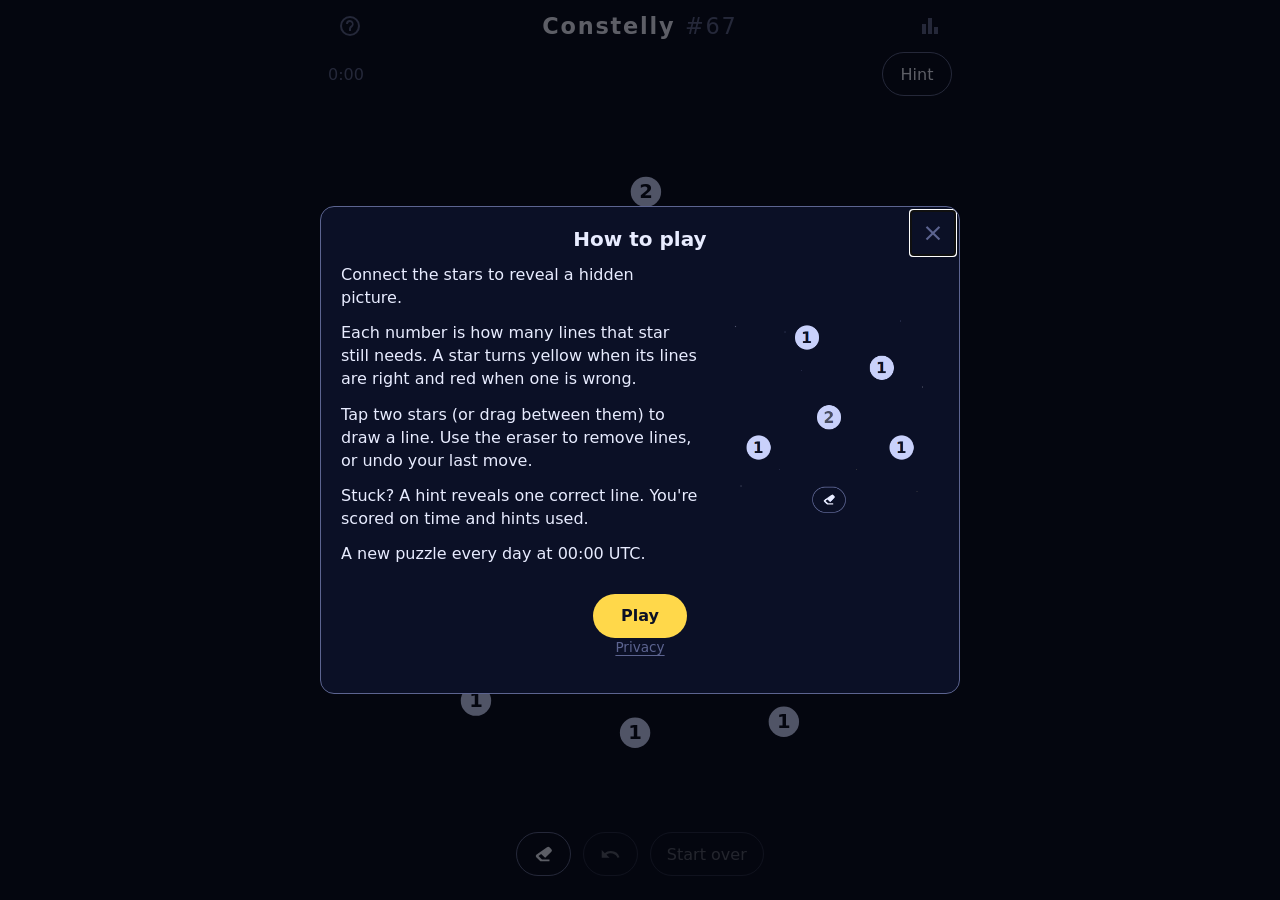
==== index.html @ 56b1bc05 "final fixes, added puzzle creator" ====
<!DOCTYPE html>
<html lang="en">
<head>
  <meta charset="utf-8">
  <meta name="viewport" content="width=device-width, initial-scale=1, viewport-fit=cover">
  <title>Constelly — daily constellation puzzle</title>
  <meta name="description" content="Connect the stars to reveal a hidden picture. A free new constellation puzzle every day — no login, no download.">
  <link rel="canonical" href="https://playconstelly.com/">
  <link rel="icon" href="img/favicon.svg" type="image/svg+xml">
  <link rel="icon" href="img/favicon-32.png" type="image/png" sizes="32x32">
  <link rel="apple-touch-icon" href="img/apple-touch-icon.png">
  <meta name="theme-color" content="#0b1026">
  <link rel="manifest" href="site.webmanifest">

  <!-- Link previews (WhatsApp, iMessage, Slack, X, Facebook…). Image: tools/make_icons.py -->
  <meta property="og:type" content="website">
  <meta property="og:site_name" content="Constelly">
  <meta property="og:url" content="https://playconstelly.com/">
  <meta property="og:title" content="Constelly — daily constellation puzzle">
  <meta property="og:description" content="Connect the stars to reveal a hidden picture. A new puzzle every day.">
  <meta property="og:image" content="https://playconstelly.com/img/og-image.png">
  <meta property="og:image:width" content="1200">
  <meta property="og:image:height" content="630">
  <meta property="og:image:alt" content="Constelly: numbered stars being joined into a paper plane on a night sky.">
  <meta name="twitter:card" content="summary_large_image">

  <link rel="stylesheet" href="css/style.css">
  <!-- TODO (step 7): AdSense script + cookie consent go here, loaded only after consent. -->
</head>
<body>
  <header class="topbar">
    <button id="help-btn" class="icon-btn" type="button" data-label="help.button">
      <svg viewBox="0 0 24 24" aria-hidden="true"><path d="M12 2a10 10 0 1 0 0 20 10 10 0 0 0 0-20zm0 18a8 8 0 1 1 0-16 8 8 0 0 1 0 16zm-1-5h2v2h-2zm1-9a4 4 0 0 0-4 4h2a2 2 0 1 1 3.2 1.6c-1 .8-2.2 1.6-2.2 3.4h2c0-1 .6-1.5 1.4-2.1A4 4 0 0 0 12 6z"/></svg>
    </button>
    <h1 class="logo">Constelly <span id="puzzle-num" class="puzzle-num"></span></h1>
    <button id="stats-btn" class="icon-btn" type="button" data-label="stats.button">
      <svg viewBox="0 0 24 24" aria-hidden="true"><path d="M4 20V10h4v10zm6 0V4h4v16zm6 0v-7h4v7z"/></svg>
    </button>
  </header>

  <noscript><p class="reveal">Constelly needs JavaScript to run — please enable it and reload.</p></noscript>

  <main class="stage">
    <div class="hud">
      <span id="timer">0:00</span>
      <button id="hint-btn" type="button">Hint</button>
    </div>
    <!-- The board: dots + lines are drawn into this SVG by js/render.js.
         Portrait 3:4, viewBox 1000 × 1333: puzzle coords (x 0–1, y 0–4/3) map as coord*1000. -->
    <div class="board-wrap">
      <svg id="board" viewBox="0 0 1000 1333" preserveAspectRatio="xMidYMid meet"
           role="img" aria-label="Puzzle board"></svg>
    </div>
    <div id="controls" class="controls">
      <button id="eraser-btn" type="button" aria-pressed="false" aria-label="Eraser" title="Eraser">
        <svg viewBox="0 0 24 24" aria-hidden="true"><path d="M16.2 3.8a2 2 0 0 1 2.8 0l2.2 2.2a2 2 0 0 1 0 2.8L12 18h7v2H8.5l-4.7-4.7a2 2 0 0 1 0-2.8zM6.3 13.9 10 17.6l.4.4H12l2-2-4.6-4.6z"/></svg>
      </button>
      <button id="undo-btn" type="button" aria-label="Undo" title="Undo" disabled>
        <svg viewBox="0 0 24 24" aria-hidden="true"><path d="M12.5 8c-2.6 0-5 1-6.9 2.6L2 7v9h9l-3.6-3.6A8 8 0 0 1 20.1 16l2.4-.8A10.5 10.5 0 0 0 12.5 8z"/></svg>
      </button>
      <button id="reset-btn" type="button" disabled>Start over</button>
    </div>
    <p id="reveal" class="reveal" hidden></p>
    <button id="results-btn" class="link-btn" type="button" data-text="results.openButton" hidden></button>
  </main>

  <dialog id="confirm-reset" class="confirm">
    <form method="dialog">
      <p>Clear all your lines and start over? The timer keeps running.</p>
      <div class="confirm-actions">
        <button value="cancel">Cancel</button>
        <button value="reset" class="danger">Start over</button>
      </div>
    </form>
  </dialog>

  <!-- Results: filled in by js/main.js (copy in js/strings.js). -->
  <dialog id="results" class="dialog" aria-labelledby="results-heading">
    <form method="dialog" class="dialog-close-form">
      <button class="dialog-close" data-label="close">&times;</button>
    </form>
    <h2 id="results-heading"></h2>
    <p id="results-title" class="results-title"></p>
    <dl class="figures">
      <div><dt data-text="results.time"></dt><dd id="results-time"></dd></div>
      <div><dt data-text="results.hints"></dt><dd id="results-hints"></dd></div>
    </dl>
    <button id="share-btn" class="primary-btn" type="button" data-text="results.share"></button>
    <p id="share-status" class="share-status" role="status" aria-live="polite"></p>
    <p class="results-next" id="results-next"></p>
  </dialog>

  <dialog id="help" class="dialog dialog--text" aria-labelledby="help-heading">
    <form method="dialog" class="dialog-close-form">
      <button class="dialog-close" data-label="close">&times;</button>
    </form>
    <h2 id="help-heading" data-text="help.heading"></h2>
    <div class="help-layout">
      <div id="help-body"></div>
      <!-- Tutorial animation (tools/make_tutorial_gif.py). Beside the text on wide screens, below
           it on phones; a still frame replaces it for prefers-reduced-motion. alt set from strings. -->
      <picture class="help-demo">
        <source srcset="img/tutorial-still.png" media="(prefers-reduced-motion: reduce)">
        <img id="help-demo-img" src="img/tutorial.gif" width="400" height="400" alt="">
      </picture>
    </div>
    <form method="dialog"><button class="primary-btn" data-text="help.close"></button></form>
    <p class="dialog-links"><a href="privacy.html" data-text="help.privacy"></a></p>
  </dialog>

  <dialog id="stats" class="dialog" aria-labelledby="stats-heading">
    <form method="dialog" class="dialog-close-form">
      <button class="dialog-close" data-label="close">&times;</button>
    </form>
    <h2 id="stats-heading" data-text="stats.heading"></h2>
    <dl class="figures figures--stats">
      <div><dt data-text="stats.solved"></dt><dd id="stat-solved"></dd></div>
      <div><dt data-text="stats.streak"></dt><dd id="stat-streak"></dd></div>
      <div><dt data-text="stats.maxStreak"></dt><dd id="stat-max-streak"></dd></div>
      <div><dt data-text="stats.avgTime"></dt><dd id="stat-avg"></dd></div>
      <div><dt data-text="stats.bestTime"></dt><dd id="stat-best"></dd></div>
    </dl>
    <button id="stats-today" class="primary-btn" type="button" data-text="stats.viewToday" hidden></button>
    <!-- History: filled in by js/main.js from storage.historyRows; hidden before launch. -->
    <section id="history" class="history" aria-labelledby="history-heading" hidden>
      <h3 id="history-heading" data-text="stats.history"></h3>
      <ol id="history-list" class="history-list"></ol>
    </section>
  </dialog>

  <footer class="footer">
    <!-- Reserved for step 7 (ads / cookie settings link). -->
  </footer>

  <script type="module" src="js/main.js"></script>
</body>
</html>
---- css/style.css ----
/* Constelly — styles.
   Theme: dots on a dark starfield. Colors are tokens so the feedback states stay consistent. */

:root {
  --bg: #0b1026;          /* night sky */
  --fg: #e8ecff;          /* text */
  --dot: #c9d1ff;         /* neutral dot */
  --line: #7f8bd6;        /* drawn line */
  --ok: #ffd84a;          /* dot evaluated correct / win state (bright yellow) */
  --bad: #ff5a5a;         /* dot evaluated wrong (red) */
  --hint: #e0c97a;        /* hinted line: locked, a paler gold than --ok */
  --muted: #5c6490;
}

* { box-sizing: border-box; }

html, body {
  margin: 0;
  height: 100%;
  background: var(--bg);
  color: var(--fg);
  font-family: system-ui, -apple-system, "Segoe UI", Roboto, sans-serif;
}

/* The page is exactly one screen tall during play: the board takes whatever height is left
   (see .board-wrap). Very short screens (landscape phones) scroll instead of shrinking it away. */
body {
  display: flex;
  flex-direction: column;
  min-height: 100%;
  min-height: 100dvh; /* dvh: excludes mobile browser toolbars */
  padding: env(safe-area-inset-top) env(safe-area-inset-right)
           env(safe-area-inset-bottom) env(safe-area-inset-left);
}

/* ---- layout ---- */
.topbar {
  display: grid;
  grid-template-columns: 44px 1fr 44px;
  align-items: center;
  width: min(100%, 640px);
  margin: 0 auto;
  padding: 0.25rem 0.5rem 0;
  text-align: center;
}
.icon-btn {
  display: grid;
  place-items: center;
  width: 44px;
  height: 44px;
  padding: 0;
  color: var(--muted);
  background: transparent;
  border: 0;
  border-radius: 50%;
  cursor: pointer;
}
.icon-btn:hover { color: var(--fg); }
.icon-btn svg { width: 1.5rem; height: 1.5rem; fill: currentColor; }
.logo {
  margin: 0;
  font-size: 1.4rem;
  font-weight: 600;
  letter-spacing: 0.08em;
}
.puzzle-num {
  font-weight: 400;
  color: var(--muted);
}
.stage {
  flex: 1;
  min-height: 0;
  display: flex;
  flex-direction: column;
  align-items: center;
  padding: 0 0.5rem;
}
.board-wrap {
  flex: 1 1 0;
  min-height: 300px;
  width: 100%;
  display: flex;
  align-items: center;
  justify-content: center;
  container-type: size; /* lets #board size itself from the space left (cqw / cqh) */
}
.hud {
  display: flex;
  gap: 1rem;
  align-items: center;
  justify-content: space-between;
  width: min(100%, 640px);
  padding: 0.25rem 0.5rem;
  color: var(--muted);
}
.hud #timer { font-variant-numeric: tabular-nums; }
.hud button {
  font: inherit;
  color: var(--fg);
  background: transparent;
  border: 1px solid var(--muted);
  border-radius: 999px;
  min-height: 44px;
  padding: 0.3rem 1.1rem;
  cursor: pointer;
}
.hud button:disabled { opacity: 0.35; cursor: default; }
.reveal {
  margin: 0.4rem 0 0;
  font-size: 1.2rem;
  color: var(--ok);
  animation: fade-in 0.8s ease-out;
}
.controls {
  display: flex;
  gap: 0.75rem;
  justify-content: center;
  padding: 0.5rem 0;
}
/* Solved: the (disabled) controls make room for the title + "See results". */
.stage--solved .controls { display: none; }
.controls button,
.confirm button {
  font: inherit;
  color: var(--fg);
  background: transparent;
  border: 1px solid var(--muted);
  border-radius: 999px;
  min-height: 44px;
  min-width: 44px;
  padding: 0.3rem 1rem;
  display: inline-flex;
  align-items: center;
  justify-content: center;
  gap: 0.4rem;
  cursor: pointer;
}
.controls svg { width: 1.3rem; height: 1.3rem; fill: currentColor; }
.controls button[aria-pressed="true"] {
  color: var(--bg);
  background: var(--fg);
  border-color: var(--fg);
}
.controls button:disabled { opacity: 0.35; cursor: default; }

.confirm {
  color: var(--fg);
  background: var(--bg);
  border: 1px solid var(--muted);
  border-radius: 12px;
  max-width: min(90vw, 22rem);
}
.confirm::backdrop { background: rgb(0 0 0 / 0.6); }
.confirm p { margin: 0 0 1rem; }
.confirm-actions { display: flex; gap: 0.75rem; justify-content: flex-end; }
.confirm .danger { border-color: var(--bad); color: var(--bad); }

/* ---- results / help / stats dialogs ---- */
.dialog {
  color: var(--fg);
  background: var(--bg);
  border: 1px solid var(--muted);
  border-radius: 14px;
  width: min(92vw, 24rem);
  max-height: 90vh;
  max-height: 90dvh;
  overflow-y: auto;
  padding: 1.25rem 1.25rem 1.5rem;
  text-align: center;
}
.dialog::backdrop { background: rgb(0 0 0 / 0.6); }
.dialog h2 { margin: 0 2.5rem 0.75rem; font-size: 1.25rem; font-weight: 600; }
.dialog p { margin: 0 0 0.75rem; line-height: 1.45; }
.dialog-close-form { position: absolute; top: 0.25rem; right: 0.25rem; margin: 0; }
.dialog-close {
  font: inherit;
  font-size: 1.6rem;
  line-height: 1;
  color: var(--muted);
  background: transparent;
  border: 0;
  width: 44px;
  height: 44px;
  cursor: pointer;
}
.dialog-close:hover { color: var(--fg); }
.results-title { font-size: 1.15rem; color: var(--ok); }
.figures {
  display: flex;
  justify-content: center;
  flex-wrap: wrap;
  gap: 0.5rem 1.75rem;
  margin: 0.5rem 0 1rem;
}
.figures dt { font-size: 0.8rem; color: var(--muted); text-transform: uppercase; letter-spacing: 0.06em; }
.figures dd { margin: 0.15rem 0 0; font-size: 1.6rem; font-weight: 600; font-variant-numeric: tabular-nums; }
.results-next { color: var(--muted); font-variant-numeric: tabular-nums; }
.primary-btn {
  font: inherit;
  font-weight: 600;
  color: var(--bg);
  background: var(--ok);
  border: 0;
  border-radius: 999px;
  min-height: 44px;
  padding: 0.3rem 1.75rem;
  cursor: pointer;
}
.share-status { min-height: 1.45em; margin: 0.4rem 0 0.25rem; color: var(--ok); font-size: 0.9rem; }
.dialog--text #help-body { text-align: left; margin-bottom: 1rem; }
/* How-to-play: tutorial animation below the text on phones, beside it on wider screens. */
.help-demo { display: block; width: min(100%, 200px); margin: 0 auto 1rem; }
.help-demo img { display: block; width: 100%; height: auto; border-radius: 10px; }
@media (min-width: 640px) {
  .dialog--text { width: min(92vw, 40rem); }
  .help-layout {
    display: grid;
    grid-template-columns: 1fr 220px;
    gap: 1.25rem;
    align-items: center;
    margin-bottom: 1rem;
  }
  .help-layout #help-body,
  .help-layout .help-demo { width: 100%; margin: 0; }
}
.figures--stats {
  display: grid;
  grid-template-columns: repeat(auto-fit, minmax(6rem, 1fr));
  gap: 1rem 0.5rem;
}
.figures--stats dd { font-size: 1.4rem; }
.history { margin-top: 1.25rem; text-align: left; }
.history h3 {
  margin: 0 0 0.5rem;
  font-size: 0.8rem;
  font-weight: 600;
  color: var(--muted);
  text-transform: uppercase;
  letter-spacing: 0.06em;
  text-align: center;
}
.history-list {
  list-style: none;
  margin: 0;
  padding: 0;
  max-height: 14rem;
  overflow-y: auto;
  border-top: 1px solid var(--muted);
}
.history-row {
  display: grid;
  grid-template-columns: 3rem 1fr auto;
  gap: 0.5rem;
  align-items: baseline;
  padding: 0.45rem 0.25rem;
  border-bottom: 1px solid rgb(92 100 144 / 0.35);
  font-variant-numeric: tabular-nums;
}
.history-num { color: var(--muted); }
.history-row--solved .history-title { color: var(--ok); }
.history-row--missed .history-title,
.history-row--today .history-title { color: var(--muted); font-style: italic; }
.history-meta { color: var(--fg); font-size: 0.9rem; white-space: nowrap; }
.link-btn {
  font: inherit;
  color: var(--ok);
  background: transparent;
  border: 0;
  min-height: 44px;
  padding: 0 1rem;
  text-decoration: underline;
  text-underline-offset: 0.2em;
  cursor: pointer;
}
.footer { min-height: 1rem; }
.dialog-links { margin: 1rem 0 0; font-size: 0.85rem; }
.dialog-links a, .page a { color: var(--muted); text-underline-offset: 0.2em; }
.dialog-links a:hover, .page a:hover { color: var(--fg); }

/* ---- plain text pages (privacy.html) ---- */
.page {
  display: block;
  width: min(100%, 40rem);
  margin: 0 auto;
  padding: 1.5rem 1rem 3rem;
  line-height: 1.55;
}
.page h1 { font-size: 1.5rem; margin: 0.5rem 0 0.25rem; }
.page h2 { font-size: 1.1rem; margin: 1.75rem 0 0.5rem; }
.page .updated { color: var(--muted); margin: 0 0 1.5rem; }
.page code { font-size: 0.9em; }

/* Portrait 3:4 board, as large as the space left in .board-wrap allows (capped on desktop).
   The first width is a fallback for browsers without container query units. */
#board {
  display: block;
  width: min(100vw - 1rem, (100vh - 11rem) * 0.75, 600px);
  width: min(100cqw, 75cqh, 600px);
  aspect-ratio: 3 / 4;
  margin: 0 auto;
  touch-action: none;     /* needed so drag-to-connect doesn't scroll the page on mobile */
  user-select: none;
  -webkit-user-select: none;
  -webkit-tap-highlight-color: transparent;
}

/* ---- lines ---- */
.line {
  stroke: var(--line);
  stroke-width: 6;
  stroke-linecap: round;
  pointer-events: none;
  transition: stroke 0.4s;
}
.line--hinted { stroke: var(--hint); }
.line--flash { animation: line-flash 0.9s ease-out; }
@keyframes line-flash {
  0% { stroke-width: 22; opacity: 0.3; }
  100% { stroke-width: 6; opacity: 1; }
}
.line--shake { animation: line-shake 0.35s ease-in-out; }
@keyframes line-shake {
  0%, 100% { opacity: 1; }
  25%, 75% { opacity: 0.2; }
}
.rubber {
  stroke: var(--fg);
  stroke-width: 4;
  stroke-dasharray: 10 10;
  stroke-linecap: round;
  opacity: 0.7;
  pointer-events: none;
}

/* ---- dots ---- */
/* Hit testing is geometric (js/render.js), so the drawing itself never takes pointer events. */
#board { cursor: pointer; }
#board.board--erasing { cursor: crosshair; }
.dot { pointer-events: none; }
.dot-circle {
  fill: var(--dot);
  stroke: transparent;
  stroke-width: 8;
  transition: fill 0.25s, stroke 0.15s;
}
.dot-label {
  fill: var(--bg);
  font-size: 36px;
  font-weight: 700;
  text-anchor: middle;
  dominant-baseline: central;
}
.dot--selected .dot-circle { stroke: var(--fg); }
.dot--ok .dot-circle { fill: var(--ok); }
.dot--bad .dot-circle { fill: var(--bad); }

.dot--shake {
  transform-box: fill-box;
  transform-origin: center;
  animation: shake 0.35s ease-in-out;
}
@keyframes shake {
  0%, 100% { transform: translateX(0); }
  20% { transform: translateX(-10px); }
  40% { transform: translateX(10px); }
  60% { transform: translateX(-6px); }
  80% { transform: translateX(6px); }
}

/* ---- win: the whole constellation lights up ---- */
.board--solved .line { stroke: var(--ok); }
.board--solved .dot-circle { fill: var(--ok); }
.board--solved .lines,
.board--solved .dots {
  filter: drop-shadow(0 0 8px var(--ok));
  animation: fade-in 0.8s ease-out;
}
#board.board--solved { cursor: default; }

@keyframes fade-in {
  from { opacity: 0.4; }
  to { opacity: 1; }
}

/* ---- reduced motion: no shaking, pulsing or fading ----
   A rejected dot gets a brief red ring instead of the shake (its animationend bubbles up to the
   .dot group, which is what render.js listens on). The win glow stays, just without the fade. */
@media (prefers-reduced-motion: reduce) {
  .dot--shake { animation: none; }
  .dot--shake .dot-circle { animation: dot-flag 0.6s steps(1, end); }
  .line--flash { animation: none; } /* .line--shake is an opacity blink, not motion: kept */
  .reveal,
  .board--solved .lines,
  .board--solved .dots { animation: none; }
}
@keyframes dot-flag {
  0% { stroke: var(--bad); }
  100% { stroke: transparent; }
}
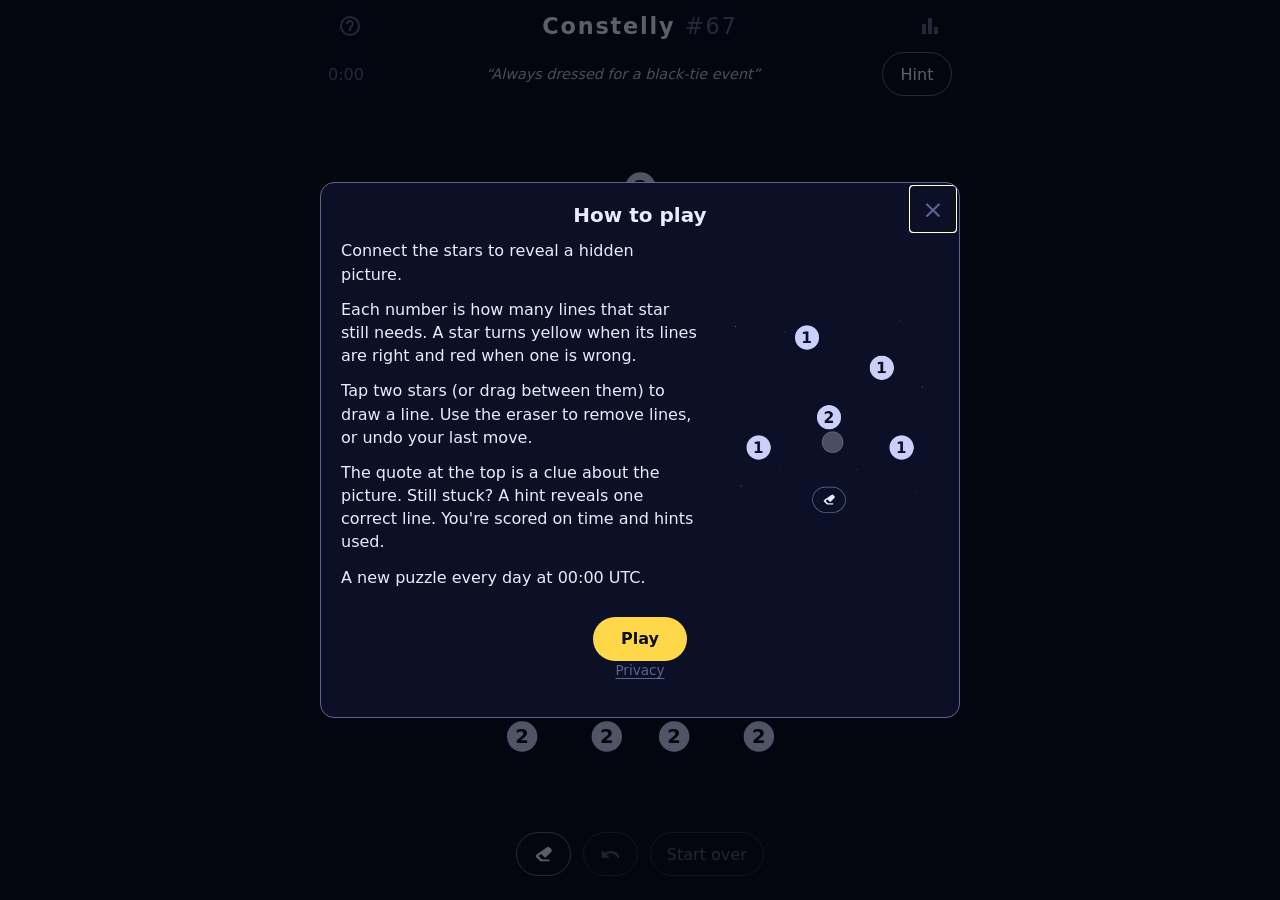
==== commit f2454144: "Redrawn puzzles first, clues, remove constellations" ====
--- a/index.html
+++ b/index.html
@@ -43,6 +43,8 @@
   <main class="stage">
     <div class="hud">
       <span id="timer">0:00</span>
+      <!-- The puzzle's clue: hints at the picture without naming it (puzzle.clue, optional). -->
+      <p id="clue" class="clue" hidden></p>
       <button id="hint-btn" type="button">Hint</button>
     </div>
     <!-- The board: dots + lines are drawn into this SVG by js/render.js.
--- a/css/style.css
+++ b/css/style.css
@@ -94,6 +94,23 @@
   color: var(--muted);
 }
 .hud #timer { font-variant-numeric: tabular-nums; }
+.clue {
+  flex: 1;
+  min-width: 0;
+  margin: 0;
+  font-size: 0.9rem;
+  font-style: italic;
+  line-height: 1.25;
+  text-align: center;
+  color: var(--fg);
+  opacity: 0.8;
+  /* at most two lines, so the board keeps its height on small phones */
+  display: -webkit-box;
+  -webkit-line-clamp: 2;
+  -webkit-box-orient: vertical;
+  overflow: hidden;
+}
+.clue[hidden] { display: none; }
 .hud button {
   font: inherit;
   color: var(--fg);
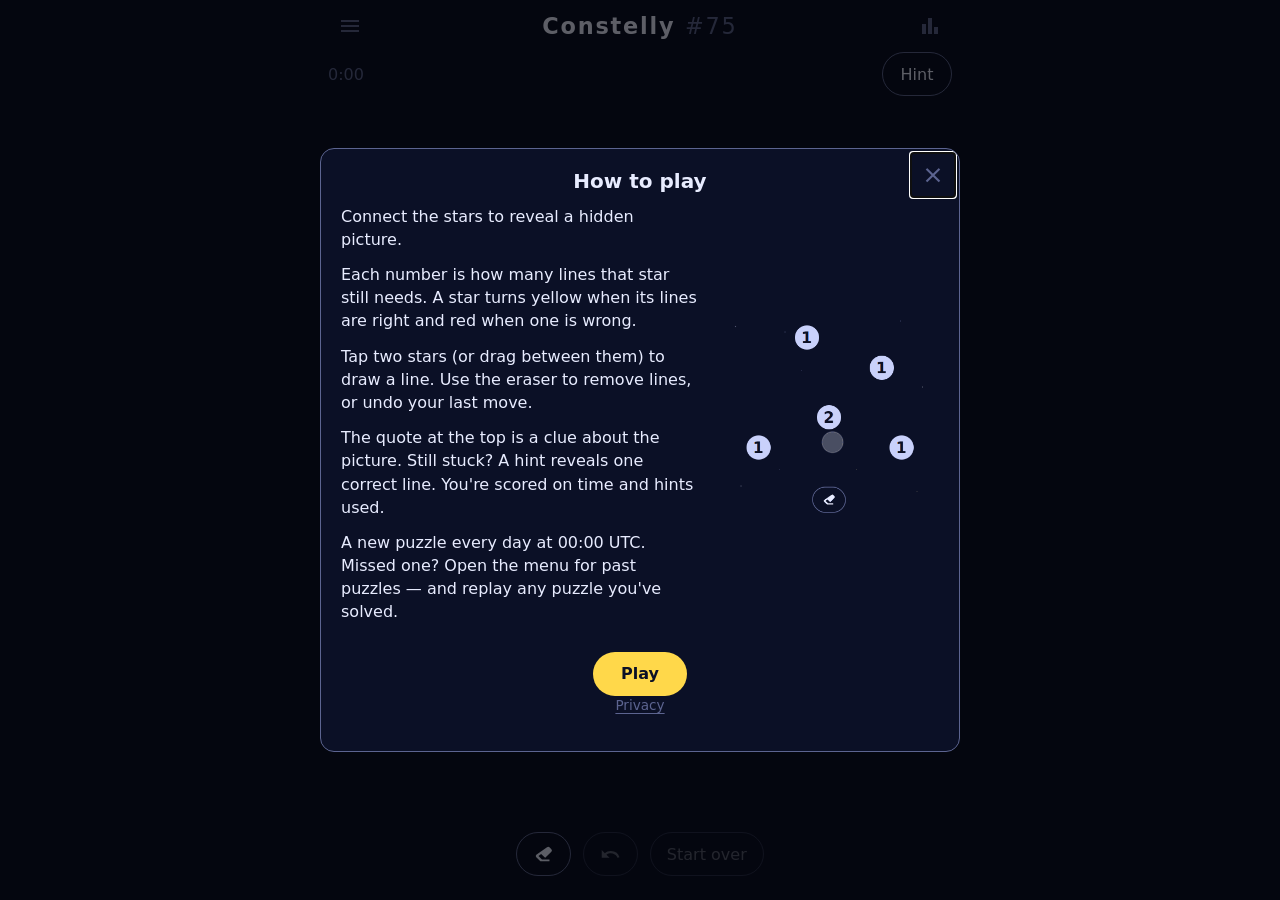
==== commit f126be71: "Past puzzles, play again function" ====
--- a/index.html
+++ b/index.html
@@ -29,8 +29,8 @@
 </head>
 <body>
   <header class="topbar">
-    <button id="help-btn" class="icon-btn" type="button" data-label="help.button">
-      <svg viewBox="0 0 24 24" aria-hidden="true"><path d="M12 2a10 10 0 1 0 0 20 10 10 0 0 0 0-20zm0 18a8 8 0 1 1 0-16 8 8 0 0 1 0 16zm-1-5h2v2h-2zm1-9a4 4 0 0 0-4 4h2a2 2 0 1 1 3.2 1.6c-1 .8-2.2 1.6-2.2 3.4h2c0-1 .6-1.5 1.4-2.1A4 4 0 0 0 12 6z"/></svg>
+    <button id="menu-btn" class="icon-btn" type="button" data-label="menu.button" aria-haspopup="dialog">
+      <svg viewBox="0 0 24 24" aria-hidden="true"><path d="M3 6h18v2H3zm0 5h18v2H3zm0 5h18v2H3z"/></svg>
     </button>
     <h1 class="logo">Constelly <span id="puzzle-num" class="puzzle-num"></span></h1>
     <button id="stats-btn" class="icon-btn" type="button" data-label="stats.button">
@@ -41,6 +41,10 @@
   <noscript><p class="reveal">Constelly needs JavaScript to run — please enable it and reload.</p></noscript>
 
   <main class="stage">
+    <!-- Shown when playing an earlier day from "Past puzzles" (?n=N). -->
+    <p id="archive-bar" class="archive-bar" hidden>
+      <span id="archive-label"></span><span id="archive-today"> · <a href="./" data-text="archive.backToToday"></a></span>
+    </p>
     <div class="hud">
       <span id="timer">0:00</span>
       <!-- The puzzle's clue: hints at the picture without naming it (puzzle.clue, optional). -->
@@ -63,8 +67,36 @@
       <button id="reset-btn" type="button" disabled>Start over</button>
     </div>
     <p id="reveal" class="reveal" hidden></p>
-    <button id="results-btn" class="link-btn" type="button" data-text="results.openButton" hidden></button>
+    <div class="solved-actions">
+      <button id="results-btn" class="link-btn" type="button" data-text="results.openButton" hidden></button>
+      <button id="replay-btn" class="link-btn" type="button" data-text="results.replay" hidden></button>
+    </div>
   </main>
+
+  <!-- Sidebar menu (slides in from the left). -->
+  <dialog id="menu" class="dialog drawer" aria-labelledby="menu-heading">
+    <form method="dialog" class="dialog-close-form">
+      <button class="dialog-close" data-label="close">&times;</button>
+    </form>
+    <h2 id="menu-heading">Constelly</h2>
+    <nav class="menu-list">
+      <a class="menu-item" id="menu-today" href="./" data-text="menu.today"></a>
+      <button class="menu-item" id="menu-past" type="button" data-text="menu.past"></button>
+      <button class="menu-item" id="menu-help" type="button" data-text="menu.help"></button>
+      <button class="menu-item" id="menu-stats" type="button" data-text="menu.stats"></button>
+      <a class="menu-item menu-item--small" href="privacy.html" data-text="menu.privacy"></a>
+    </nav>
+  </dialog>
+
+  <!-- Past puzzles: filled in by js/main.js from storage.archiveRows. -->
+  <dialog id="past" class="dialog" aria-labelledby="past-heading">
+    <form method="dialog" class="dialog-close-form">
+      <button class="dialog-close" data-label="close">&times;</button>
+    </form>
+    <h2 id="past-heading" data-text="past.heading"></h2>
+    <p class="past-note" data-text="past.note"></p>
+    <ol id="past-list" class="past-list"></ol>
+  </dialog>
 
   <dialog id="confirm-reset" class="confirm">
     <form method="dialog">
@@ -87,9 +119,11 @@
       <div><dt data-text="results.time"></dt><dd id="results-time"></dd></div>
       <div><dt data-text="results.hints"></dt><dd id="results-hints"></dd></div>
     </dl>
+    <p id="results-replay" class="results-replay" hidden></p>
     <button id="share-btn" class="primary-btn" type="button" data-text="results.share"></button>
     <p id="share-status" class="share-status" role="status" aria-live="polite"></p>
     <p class="results-next" id="results-next"></p>
+    <button id="results-replay-btn" class="link-btn" type="button" data-text="results.replay"></button>
   </dialog>
 
   <dialog id="help" class="dialog dialog--text" aria-labelledby="help-heading">
@@ -123,11 +157,7 @@
       <div><dt data-text="stats.bestTime"></dt><dd id="stat-best"></dd></div>
     </dl>
     <button id="stats-today" class="primary-btn" type="button" data-text="stats.viewToday" hidden></button>
-    <!-- History: filled in by js/main.js from storage.historyRows; hidden before launch. -->
-    <section id="history" class="history" aria-labelledby="history-heading" hidden>
-      <h3 id="history-heading" data-text="stats.history"></h3>
-      <ol id="history-list" class="history-list"></ol>
-    </section>
+    <p class="dialog-links"><button id="stats-past" class="link-btn" type="button" data-text="menu.past"></button></p>
   </dialog>
 
   <footer class="footer">
--- a/css/style.css
+++ b/css/style.css
@@ -10,6 +10,19 @@
   --bad: #ff5a5a;         /* dot evaluated wrong (red) */
   --hint: #e0c97a;        /* hinted line: locked, a paler gold than --ok */
   --muted: #5c6490;
+
+  /* Line colours for the solved picture (puzzle.colors). Keep the names in sync with
+     puzzles/schema.json and PALETTE in tools/author_puzzles.py. Uncoloured lines use --ok. */
+  --c-yellow: #ffd84a;
+  --c-orange: #ff9a3c;
+  --c-red: #ff4d5e;
+  --c-pink: #ff6ec7;
+  --c-purple: #b78cff;
+  --c-blue: #4aa8ff;
+  --c-cyan: #38e1f0;
+  --c-green: #4be37a;
+  --c-white: #f2f4ff;
+  --c-brown: #c8874f;
 }
 
 * { box-sizing: border-box; }
@@ -246,38 +259,89 @@
   gap: 1rem 0.5rem;
 }
 .figures--stats dd { font-size: 1.4rem; }
-.history { margin-top: 1.25rem; text-align: left; }
-.history h3 {
-  margin: 0 0 0.5rem;
-  font-size: 0.8rem;
-  font-weight: 600;
-  color: var(--muted);
-  text-transform: uppercase;
-  letter-spacing: 0.06em;
-  text-align: center;
-}
-.history-list {
+/* ---- past puzzles ---- */
+.past-note { color: var(--muted); font-size: 0.9rem; }
+.past-list {
   list-style: none;
   margin: 0;
   padding: 0;
-  max-height: 14rem;
-  overflow-y: auto;
+  text-align: left;
   border-top: 1px solid var(--muted);
 }
-.history-row {
+.past-row {
   display: grid;
   grid-template-columns: 3rem 1fr auto;
-  gap: 0.5rem;
+  gap: 0.15rem 0.5rem;
   align-items: baseline;
-  padding: 0.45rem 0.25rem;
+  min-height: 44px;
+  padding: 0.5rem 0.25rem;
   border-bottom: 1px solid rgb(92 100 144 / 0.35);
+  color: var(--fg);
+  text-decoration: none;
   font-variant-numeric: tabular-nums;
 }
-.history-num { color: var(--muted); }
-.history-row--solved .history-title { color: var(--ok); }
-.history-row--missed .history-title,
-.history-row--today .history-title { color: var(--muted); font-style: italic; }
-.history-meta { color: var(--fg); font-size: 0.9rem; white-space: nowrap; }
+a.past-row:hover, a.past-row:focus-visible { background: rgb(92 100 144 / 0.18); }
+.past-row--current { background: rgb(255 216 74 / 0.08); }
+.past-num { color: var(--muted); }
+.past-title { overflow: hidden; text-overflow: ellipsis; white-space: nowrap; }
+.past-row--solved .past-title { color: var(--ok); }
+.past-row--new .past-title,
+.past-row--started .past-title { color: var(--muted); font-style: italic; }
+.past-row--started .past-title { color: var(--fg); }
+.past-date { color: var(--muted); font-size: 0.85rem; white-space: nowrap; }
+.past-meta { grid-column: 2 / 4; color: var(--muted); font-size: 0.85rem; }
+
+/* ---- sidebar menu ---- */
+.drawer {
+  margin: 0;
+  inset: 0 auto 0 0;
+  width: min(82vw, 19rem);
+  height: 100%;
+  height: 100dvh;
+  max-height: none;
+  border-width: 0 1px 0 0;
+  border-radius: 0 14px 14px 0;
+  padding: 1.25rem 0.75rem;
+  text-align: left;
+  animation: drawer-in 0.2s ease-out;
+}
+.drawer h2 { margin: 0.25rem 2.5rem 1rem 0.5rem; letter-spacing: 0.08em; }
+@keyframes drawer-in {
+  from { transform: translateX(-100%); }
+  to { transform: translateX(0); }
+}
+.menu-list { display: flex; flex-direction: column; gap: 0.15rem; }
+.menu-item {
+  display: flex;
+  align-items: center;
+  min-height: 48px;
+  padding: 0 0.75rem;
+  font: inherit;
+  font-size: 1.05rem;
+  color: var(--fg);
+  text-align: left;
+  text-decoration: none;
+  background: transparent;
+  border: 0;
+  border-radius: 10px;
+  cursor: pointer;
+}
+.menu-item:hover, .menu-item:focus-visible { background: rgb(92 100 144 / 0.25); }
+.menu-item--small { margin-top: 1rem; font-size: 0.9rem; color: var(--muted); }
+
+/* ---- playing a past day ---- */
+.archive-bar {
+  margin: 0;
+  padding: 0.15rem 0.5rem 0;
+  font-size: 0.85rem;
+  color: var(--muted);
+  text-align: center;
+}
+.archive-bar a { color: var(--ok); text-underline-offset: 0.2em; }
+.solved-actions { display: flex; justify-content: center; flex-wrap: wrap; }
+.solved-actions [hidden] { display: none; }
+.results-replay { color: var(--muted); font-size: 0.9rem; }
+
 .link-btn {
   font: inherit;
   color: var(--ok);
@@ -385,11 +449,23 @@
 }
 
 /* ---- win: the whole constellation lights up ---- */
+/* Each line lights in its own colour; the SVG blur filter (render.js) makes each one glow in it. */
 .board--solved .line { stroke: var(--ok); }
+.board--solved .line--c-yellow { stroke: var(--c-yellow); }
+.board--solved .line--c-orange { stroke: var(--c-orange); }
+.board--solved .line--c-red { stroke: var(--c-red); }
+.board--solved .line--c-pink { stroke: var(--c-pink); }
+.board--solved .line--c-purple { stroke: var(--c-purple); }
+.board--solved .line--c-blue { stroke: var(--c-blue); }
+.board--solved .line--c-cyan { stroke: var(--c-cyan); }
+.board--solved .line--c-green { stroke: var(--c-green); }
+.board--solved .line--c-white { stroke: var(--c-white); }
+.board--solved .line--c-brown { stroke: var(--c-brown); }
 .board--solved .dot-circle { fill: var(--ok); }
+.board--solved .lines { filter: url(#win-glow); }
+.board--solved .dots { filter: drop-shadow(0 0 8px var(--ok)); }
 .board--solved .lines,
 .board--solved .dots {
-  filter: drop-shadow(0 0 8px var(--ok));
   animation: fade-in 0.8s ease-out;
 }
 #board.board--solved { cursor: default; }
@@ -407,6 +483,7 @@
   .dot--shake .dot-circle { animation: dot-flag 0.6s steps(1, end); }
   .line--flash { animation: none; } /* .line--shake is an opacity blink, not motion: kept */
   .reveal,
+  .drawer,
   .board--solved .lines,
   .board--solved .dots { animation: none; }
 }
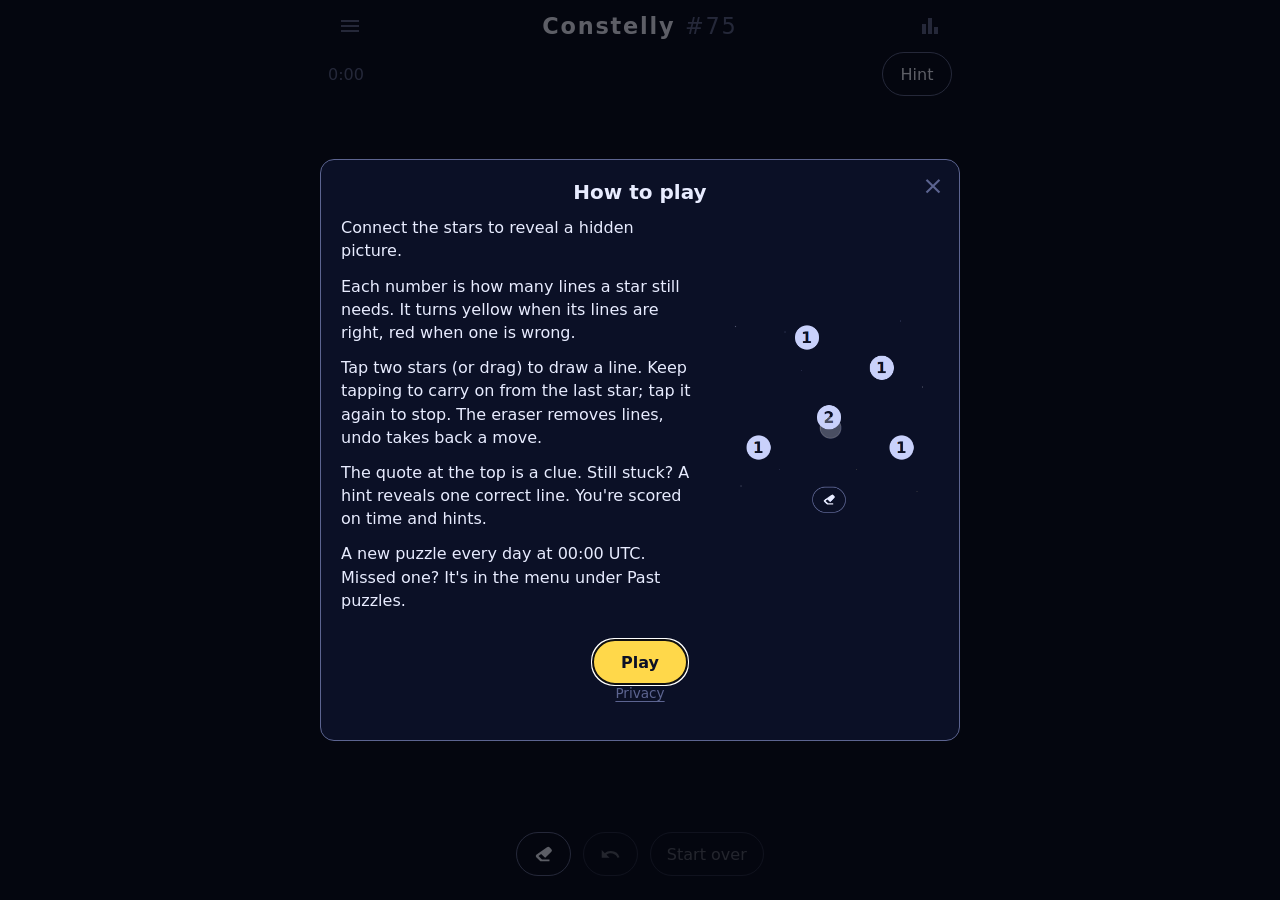
==== commit ce0ec517: "small fixes" ====
--- a/index.html
+++ b/index.html
@@ -120,7 +120,7 @@
       <div><dt data-text="results.hints"></dt><dd id="results-hints"></dd></div>
     </dl>
     <p id="results-replay" class="results-replay" hidden></p>
-    <button id="share-btn" class="primary-btn" type="button" data-text="results.share"></button>
+    <button id="share-btn" class="primary-btn" type="button" data-text="results.share" autofocus></button>
     <p id="share-status" class="share-status" role="status" aria-live="polite"></p>
     <p class="results-next" id="results-next"></p>
     <button id="results-replay-btn" class="link-btn" type="button" data-text="results.replay"></button>
@@ -136,11 +136,13 @@
       <!-- Tutorial animation (tools/make_tutorial_gif.py). Beside the text on wide screens, below
            it on phones; a still frame replaces it for prefers-reduced-motion. alt set from strings. -->
       <picture class="help-demo">
-        <source srcset="img/tutorial-still.png" media="(prefers-reduced-motion: reduce)">
-        <img id="help-demo-img" src="img/tutorial.gif" width="400" height="400" alt="">
+        <!-- src/srcset are filled in when the dialog first opens (main.js), so the 220 KB animation
+             isn't downloaded by visitors who never look at it. -->
+        <source data-srcset="img/tutorial-still.png" media="(prefers-reduced-motion: reduce)">
+        <img id="help-demo-img" data-src="img/tutorial.gif" width="400" height="400" alt="">
       </picture>
     </div>
-    <form method="dialog"><button class="primary-btn" data-text="help.close"></button></form>
+    <form method="dialog"><button class="primary-btn" data-text="help.close" autofocus></button></form>
     <p class="dialog-links"><a href="privacy.html" data-text="help.privacy"></a></p>
   </dialog>
 
@@ -155,6 +157,7 @@
       <div><dt data-text="stats.maxStreak"></dt><dd id="stat-max-streak"></dd></div>
       <div><dt data-text="stats.avgTime"></dt><dd id="stat-avg"></dd></div>
       <div><dt data-text="stats.bestTime"></dt><dd id="stat-best"></dd></div>
+      <div><dt data-text="stats.avgHints"></dt><dd id="stat-avg-hints"></dd></div>
     </dl>
     <button id="stats-today" class="primary-btn" type="button" data-text="stats.viewToday" hidden></button>
     <p class="dialog-links"><button id="stats-past" class="link-btn" type="button" data-text="menu.past"></button></p>
--- a/css/style.css
+++ b/css/style.css
@@ -241,6 +241,16 @@
 /* How-to-play: tutorial animation below the text on phones, beside it on wider screens. */
 .help-demo { display: block; width: min(100%, 200px); margin: 0 auto 1rem; }
 .help-demo img { display: block; width: 100%; height: auto; border-radius: 10px; }
+/* Short phones (iPhone SE and smaller): tighter text and a smaller animation, so the Play
+   button fits without scrolling inside the dialog. */
+@media (max-width: 639px) and (max-height: 760px) {
+  .dialog--text { padding: 1rem 1rem 1.1rem; }
+  .dialog--text h2 { margin-bottom: 0.5rem; }
+  .dialog--text #help-body { margin-bottom: 0.6rem; }
+  .dialog--text #help-body p { margin-bottom: 0.45rem; font-size: 0.92rem; line-height: 1.35; }
+  .help-demo { width: 120px; margin-bottom: 0.6rem; }
+  .dialog--text .dialog-links { margin-top: 0.5rem; }
+}
 @media (min-width: 640px) {
   .dialog--text { width: min(92vw, 40rem); }
   .help-layout {
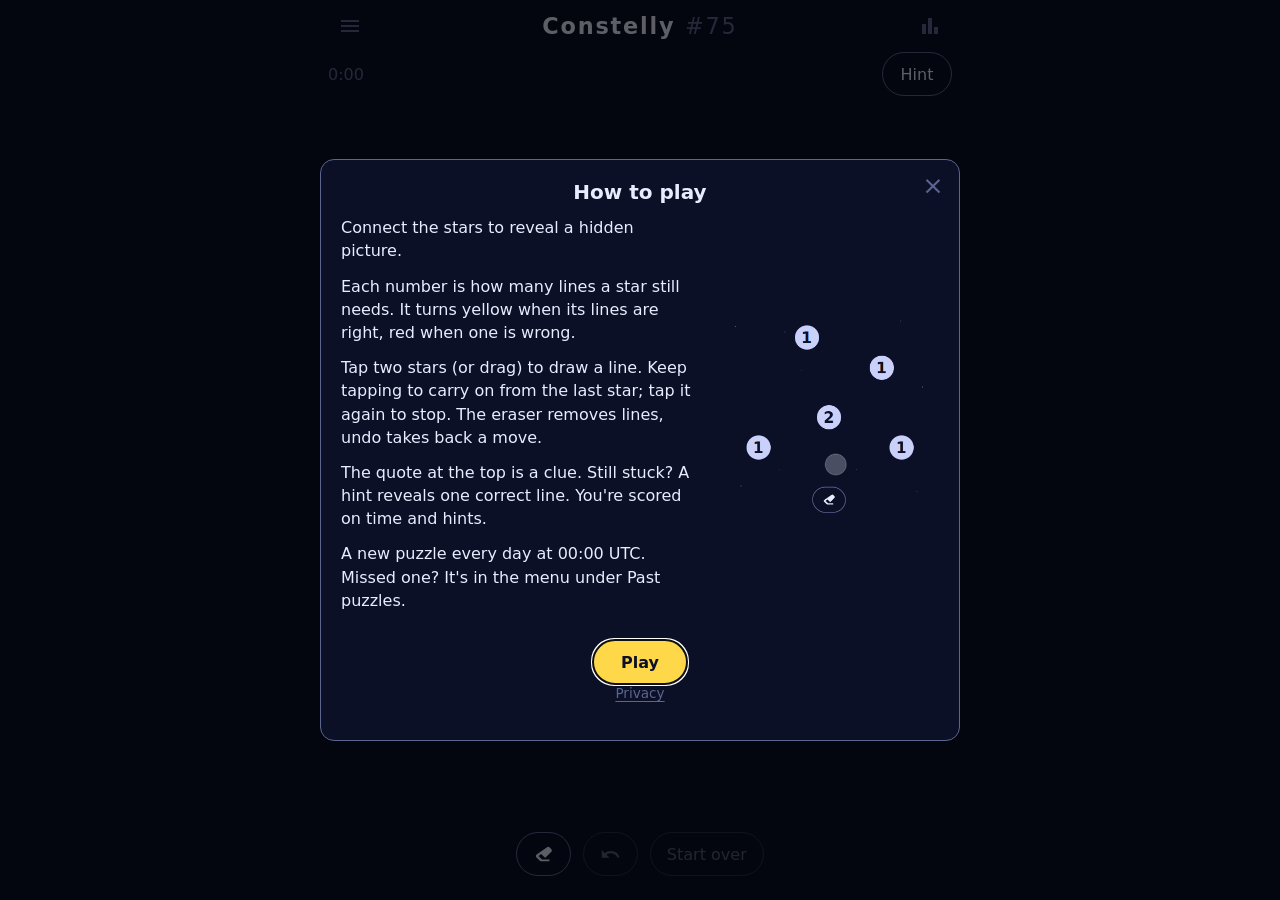
==== commit a8bd967d: "AdSense code, ads.txt, anchor ad spacing, privacy update" ====
--- a/index.html
+++ b/index.html
@@ -25,7 +25,11 @@
   <meta name="twitter:card" content="summary_large_image">
 
   <link rel="stylesheet" href="css/style.css">
-  <!-- TODO (step 7): AdSense script + cookie consent go here, loaded only after consent. -->
+  <!-- Google AdSense (publisher ca-pub-2867727940898674). Auto ads + Google's certified consent
+       message for EEA/UK/CH visitors are configured in the AdSense dashboard (Privacy & messaging),
+       not here. Not on 404.html: AdSense doesn't allow ads on error pages. -->
+  <script async src="https://pagead2.googlesyndication.com/pagead/js/adsbygoogle.js?client=ca-pub-2867727940898674"
+          crossorigin="anonymous"></script>
 </head>
 <body>
   <header class="topbar">
--- a/css/style.css
+++ b/css/style.css
@@ -42,8 +42,9 @@
   flex-direction: column;
   min-height: 100%;
   min-height: 100dvh; /* dvh: excludes mobile browser toolbars */
-  padding: env(safe-area-inset-top) env(safe-area-inset-right)
-           env(safe-area-inset-bottom) env(safe-area-inset-left);
+  /* --ad-top / --ad-bottom: room for an AdSense anchor ad (js/ads.js), 0 when there's none */
+  padding: calc(env(safe-area-inset-top) + var(--ad-top, 0px)) env(safe-area-inset-right)
+           calc(env(safe-area-inset-bottom) + var(--ad-bottom, 0px)) env(safe-area-inset-left);
 }
 
 /* ---- layout ---- */
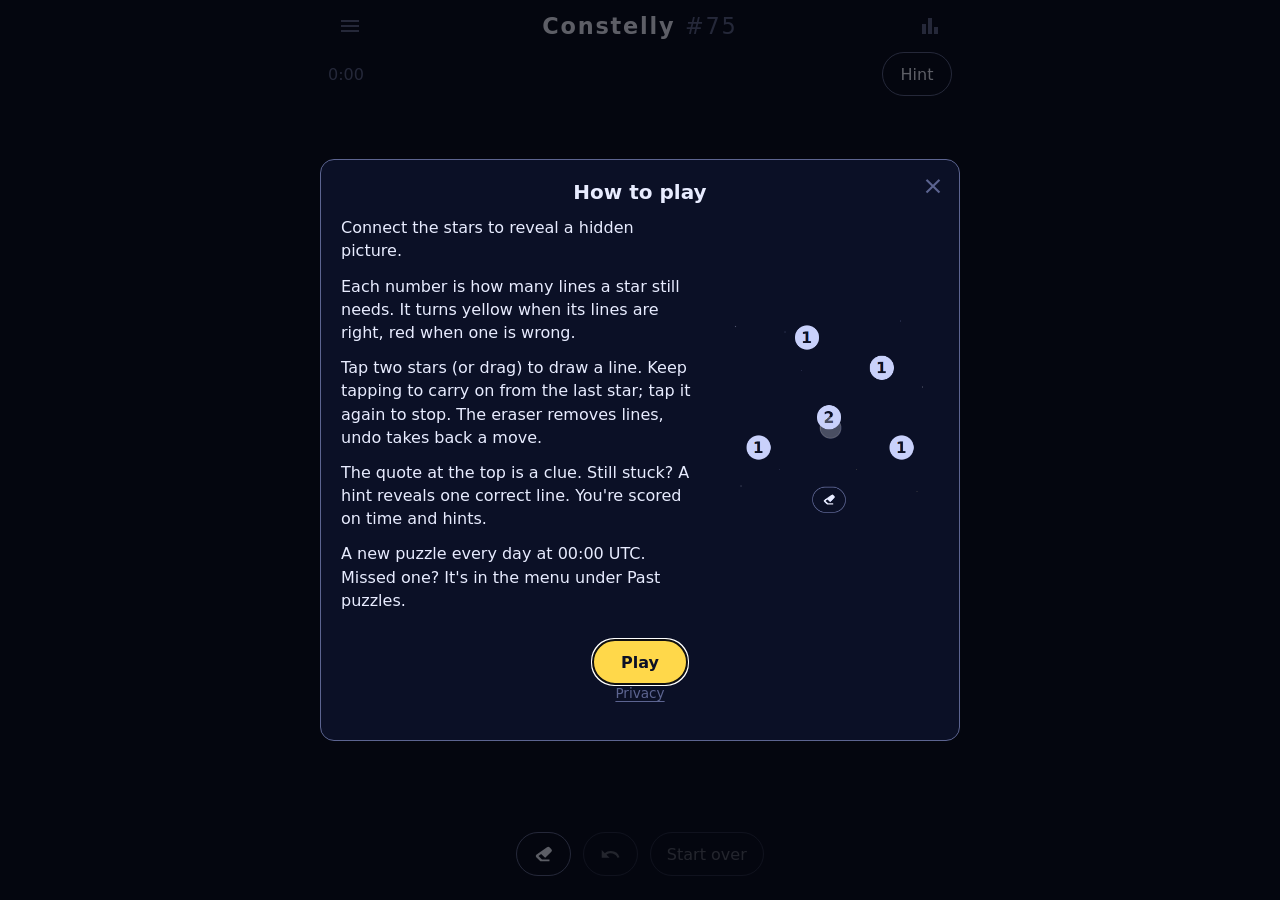
==== commit 9bb5a395: "Cloudflare Web Analytics" ====
--- a/index.html
+++ b/index.html
@@ -172,5 +172,7 @@
   </footer>
 
   <script type="module" src="js/main.js"></script>
+  <!-- Cloudflare Web Analytics (cookie-free visit counts; dashboard: Cloudflare → Web analytics) -->
+  <script type='module' src='https://static.cloudflareinsights.com/beacon.min.js' data-cf-beacon='{"token": "86d6de4dda4b434fa146aac74d4b9661"}'></script>
 </body>
 </html>
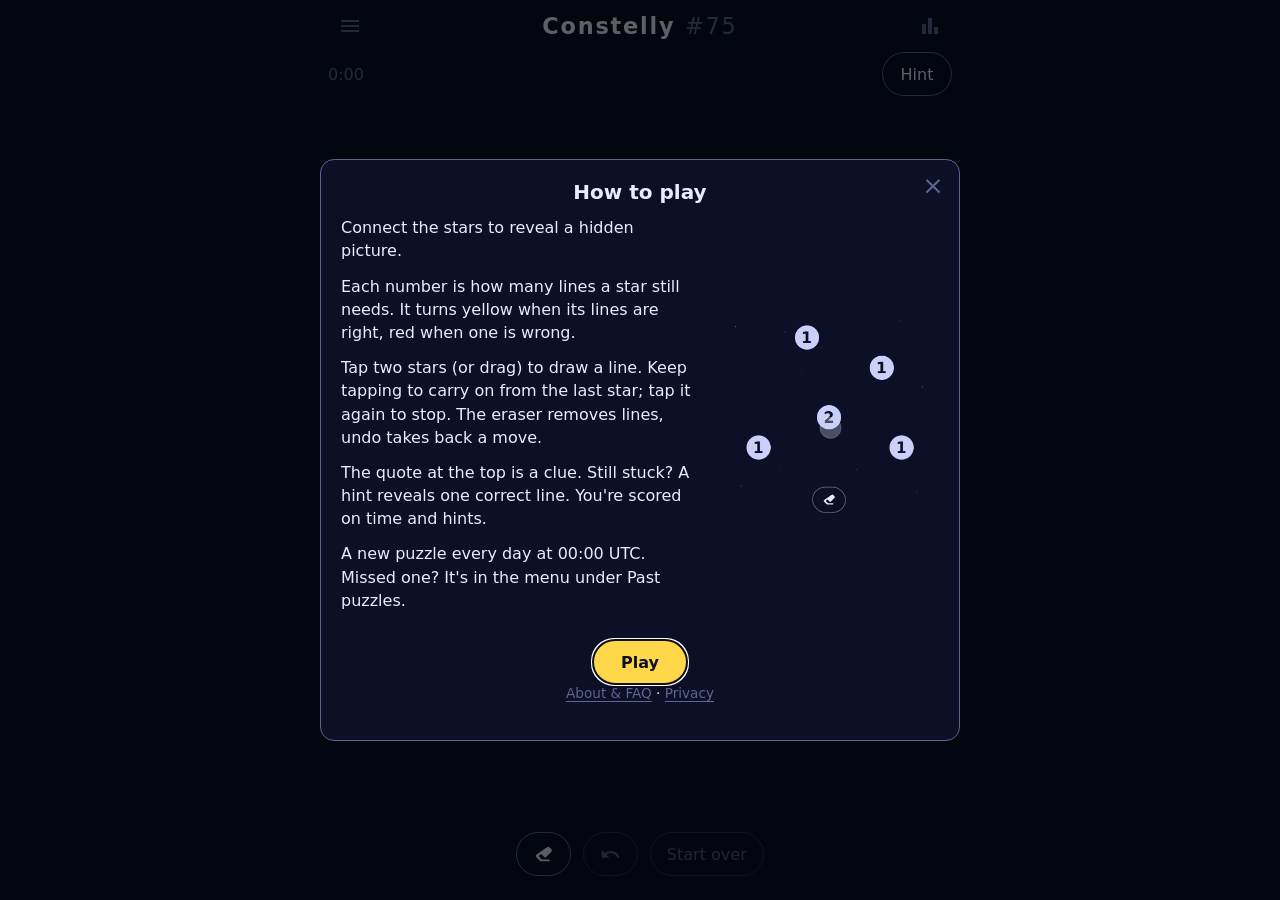
==== commit 6ef75d2c: "About & FAQ page" ====
--- a/index.html
+++ b/index.html
@@ -88,7 +88,8 @@
       <button class="menu-item" id="menu-past" type="button" data-text="menu.past"></button>
       <button class="menu-item" id="menu-help" type="button" data-text="menu.help"></button>
       <button class="menu-item" id="menu-stats" type="button" data-text="menu.stats"></button>
-      <a class="menu-item menu-item--small" href="privacy.html" data-text="menu.privacy"></a>
+      <a class="menu-item menu-item--small" href="about.html" data-text="menu.about"></a>
+      <a class="menu-item menu-item--small menu-item--tight" href="privacy.html" data-text="menu.privacy"></a>
     </nav>
   </dialog>
 
@@ -147,7 +148,7 @@
       </picture>
     </div>
     <form method="dialog"><button class="primary-btn" data-text="help.close" autofocus></button></form>
-    <p class="dialog-links"><a href="privacy.html" data-text="help.privacy"></a></p>
+    <p class="dialog-links"><a href="about.html" data-text="help.about"></a> · <a href="privacy.html" data-text="help.privacy"></a></p>
   </dialog>
 
   <dialog id="stats" class="dialog" aria-labelledby="stats-heading">
--- a/css/style.css
+++ b/css/style.css
@@ -339,6 +339,7 @@
 }
 .menu-item:hover, .menu-item:focus-visible { background: rgb(92 100 144 / 0.25); }
 .menu-item--small { margin-top: 1rem; font-size: 0.9rem; color: var(--muted); }
+.menu-item--tight { margin-top: 0; }
 
 /* ---- playing a past day ---- */
 .archive-bar {
@@ -381,6 +382,10 @@
 .page h2 { font-size: 1.1rem; margin: 1.75rem 0 0.5rem; }
 .page .updated { color: var(--muted); margin: 0 0 1.5rem; }
 .page code { font-size: 0.9em; }
+.page li { margin-bottom: 0.4rem; }
+.example { margin: 1rem 0 1.25rem; }
+.example svg { display: block; width: 100%; max-width: 440px; height: auto; margin: 0 auto; }
+.example figcaption { margin-top: 0.6rem; color: var(--muted); font-size: 0.95rem; }
 
 /* Portrait 3:4 board, as large as the space left in .board-wrap allows (capped on desktop).
    The first width is a fallback for browsers without container query units. */
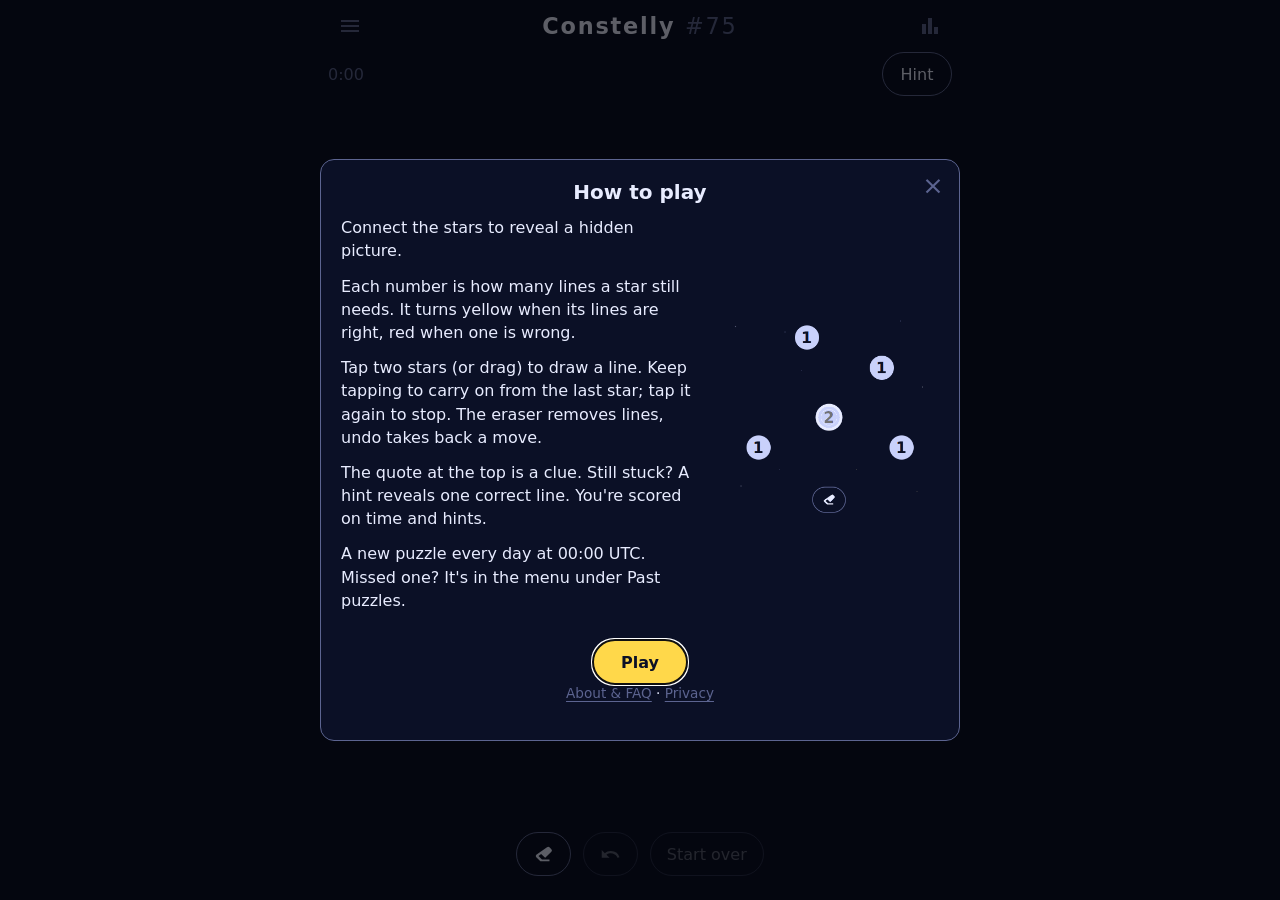
==== commit e918ab0a: "Star rating + puzzle link in share text" ====
--- a/index.html
+++ b/index.html
@@ -120,6 +120,7 @@
     </form>
     <h2 id="results-heading"></h2>
     <p id="results-title" class="results-title"></p>
+    <p id="results-stars" class="results-stars"></p>
     <dl class="figures">
       <div><dt data-text="results.time"></dt><dd id="results-time"></dd></div>
       <div><dt data-text="results.hints"></dt><dd id="results-hints"></dd></div>
--- a/css/style.css
+++ b/css/style.css
@@ -216,6 +216,7 @@
 }
 .dialog-close:hover { color: var(--fg); }
 .results-title { font-size: 1.15rem; color: var(--ok); }
+.results-stars { font-size: 1.6rem; letter-spacing: 0.15em; margin: -0.35rem 0 0.25rem; }
 .figures {
   display: flex;
   justify-content: center;
